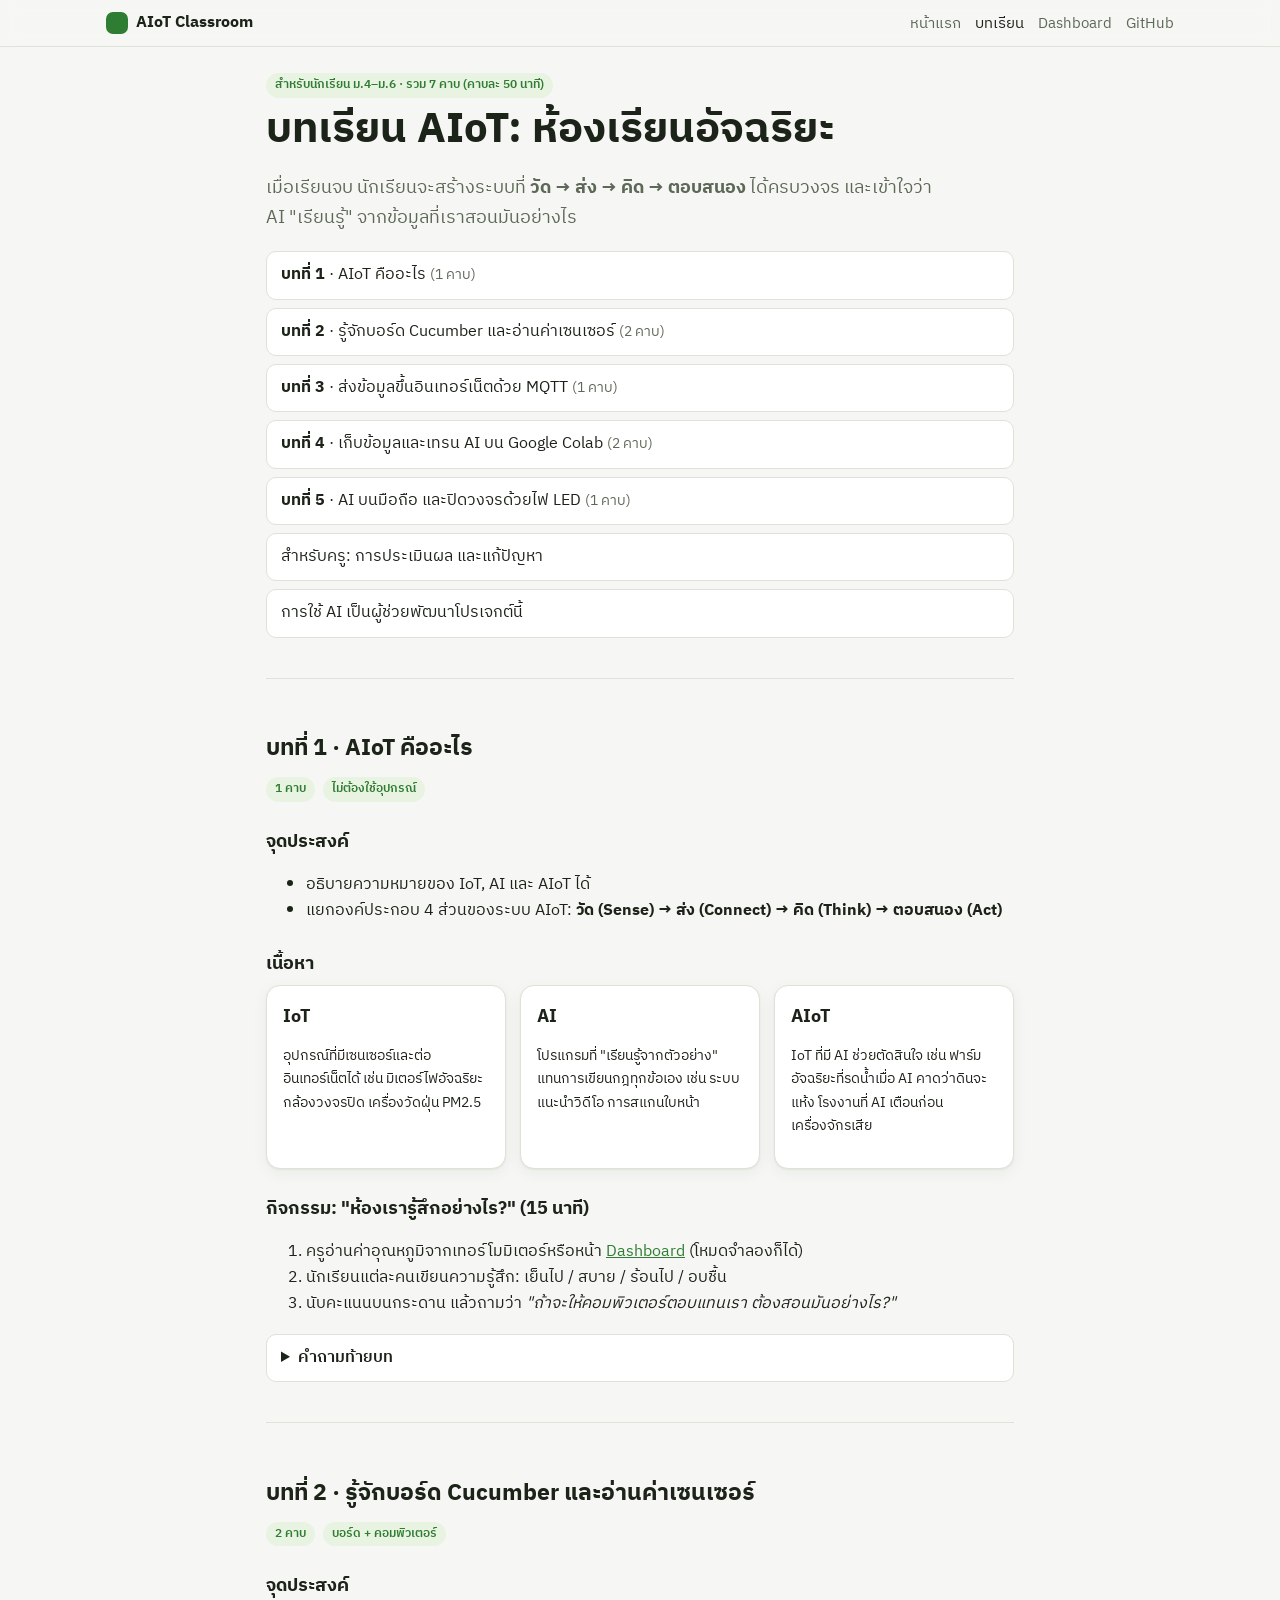
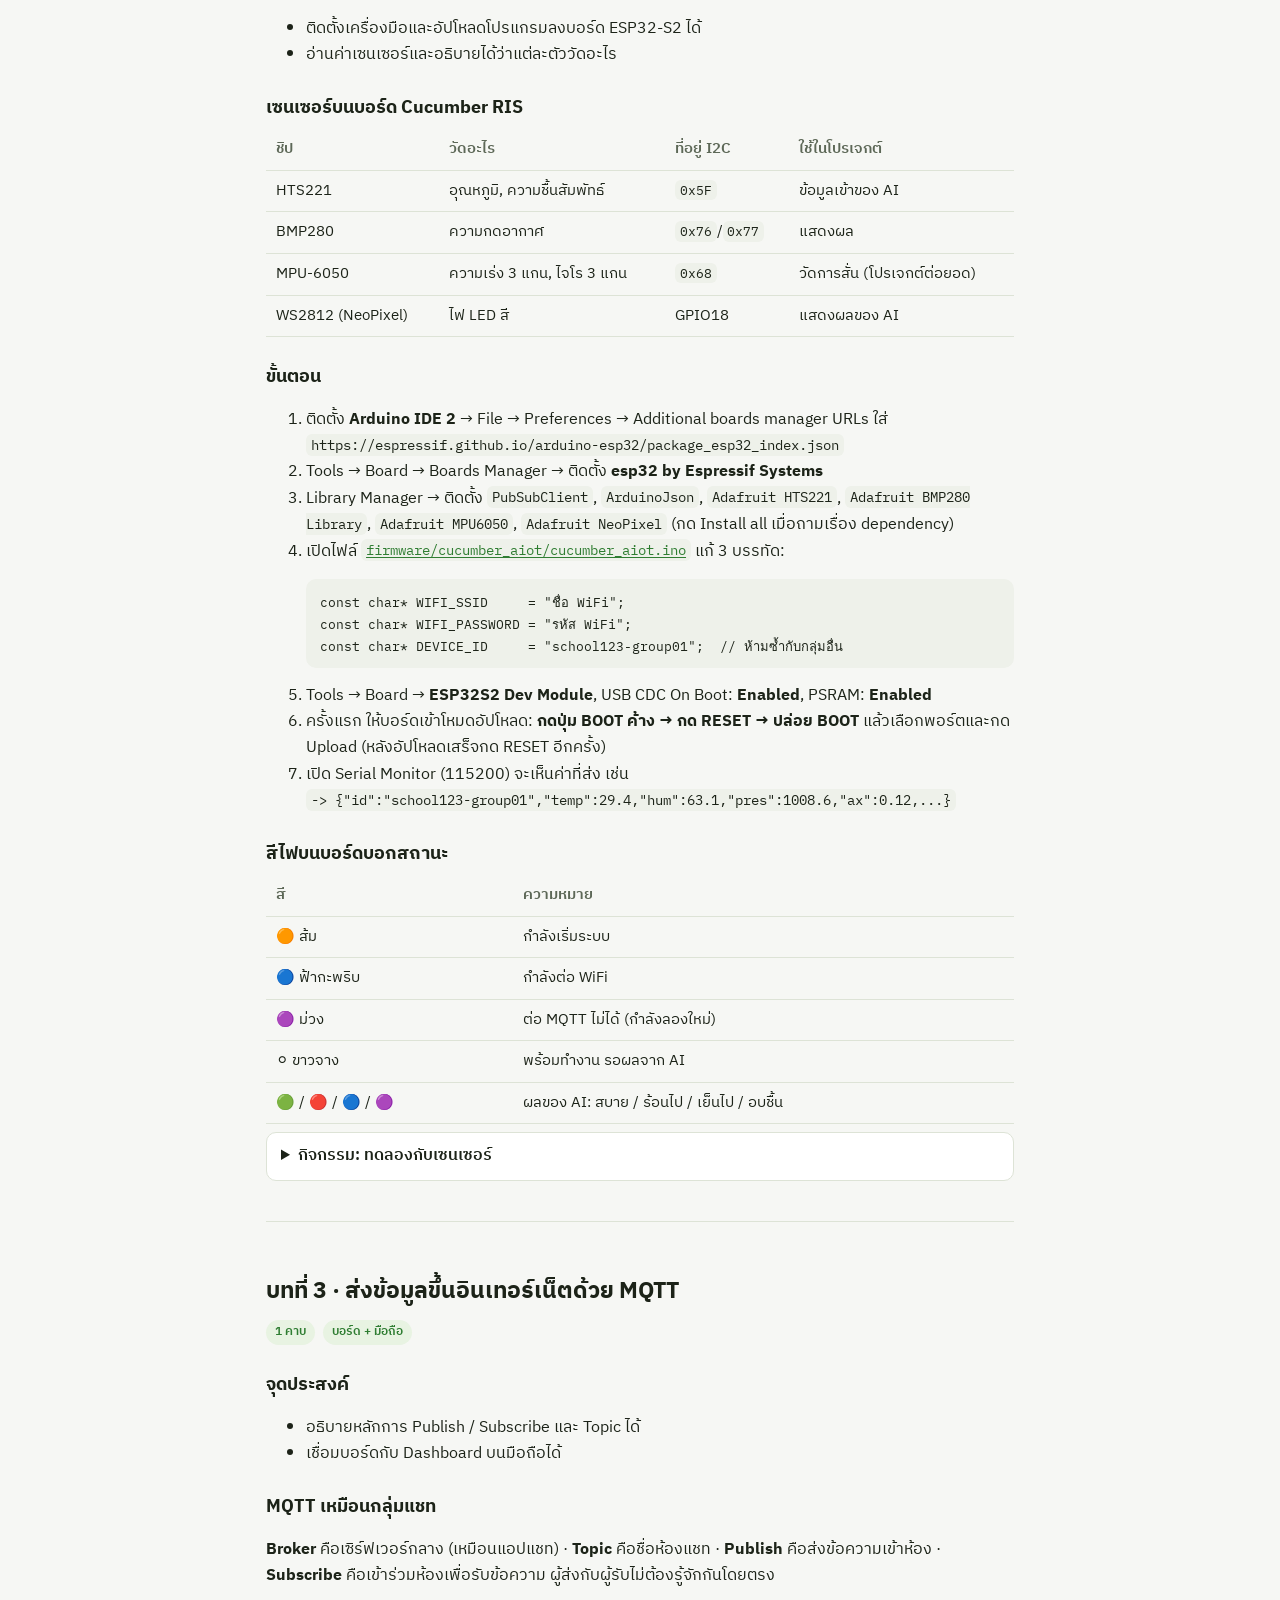
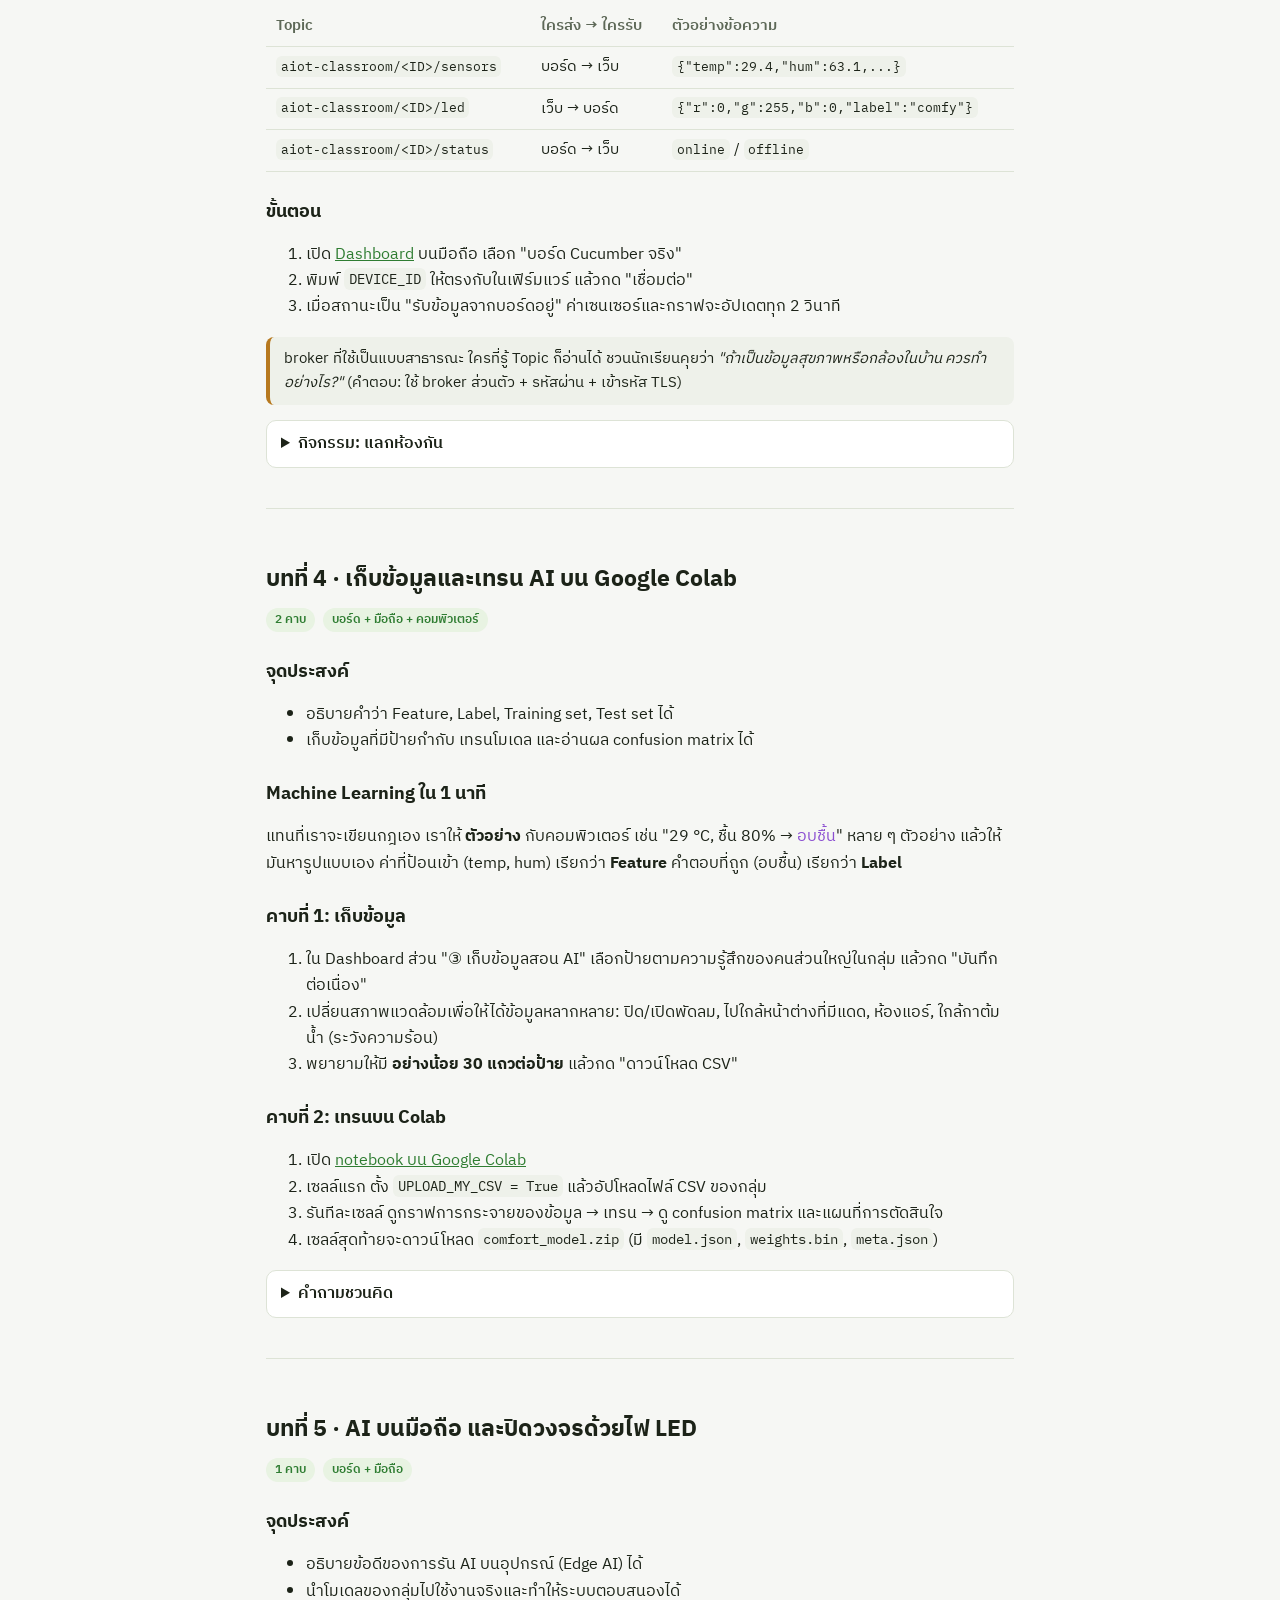
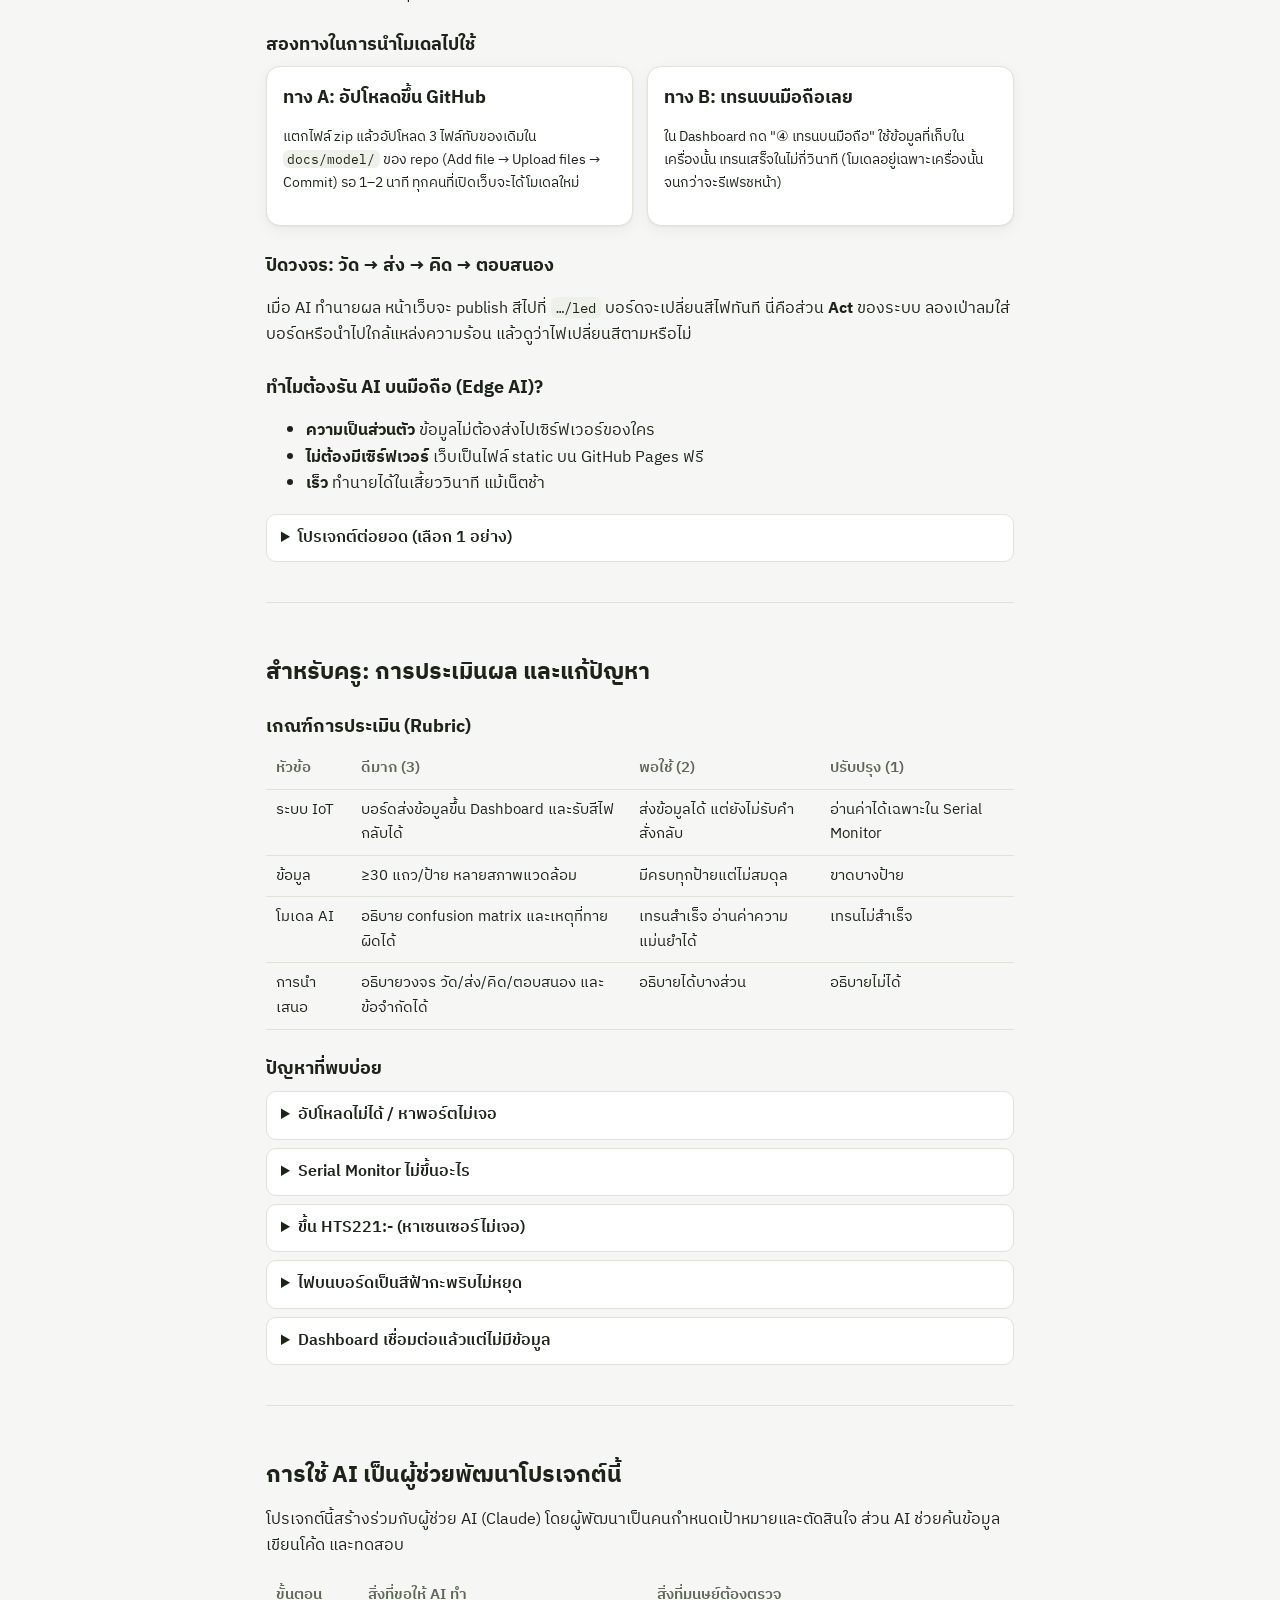
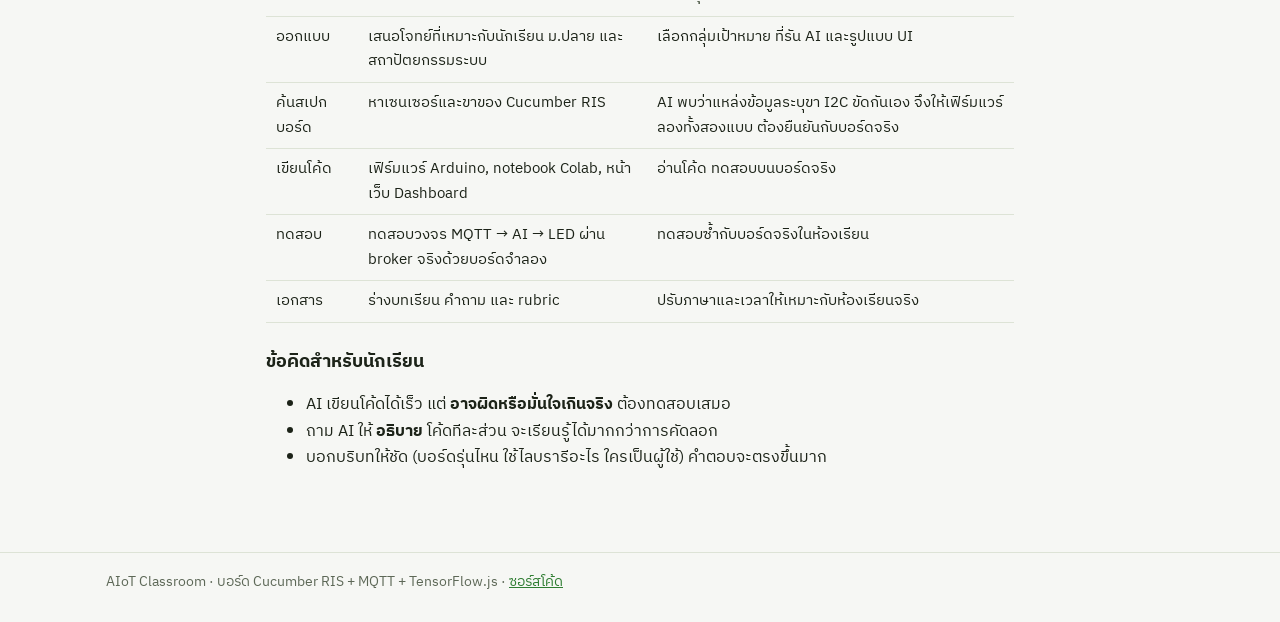
==== docs/lessons.html @ 68d0267e "AIoT Classroom: Cucumber RIS + MQTT + TF.js learning kit - Firmware for Gravitech Cucumber RIS (ESP3" ====
<!doctype html>
<html lang="th">
<head>
  <meta charset="utf-8">
  <meta name="viewport" content="width=device-width, initial-scale=1">
  <title>AIoT Lessons</title>
  <meta name="description" content="5 บทเรียน AIoT สำหรับนักเรียนมัธยมปลาย ด้วยบอร์ด Cucumber, MQTT, Google Colab และ TensorFlow.js">
  <link rel="preconnect" href="https://fonts.googleapis.com">
  <link rel="stylesheet" href="https://fonts.googleapis.com/css2?family=IBM+Plex+Sans+Thai:wght@400;500;600;700&family=IBM+Plex+Mono&display=swap">
  <link rel="stylesheet" href="assets/style.css">
</head>
<body>
  <nav class="nav"><div class="nav-inner">
    <a class="brand" href="index.html"><span class="dot"></span>AIoT Classroom</a>
    <div class="nav-links">
      <a href="index.html">หน้าแรก</a>
      <a href="lessons.html" aria-current="page">บทเรียน</a>
      <a href="dashboard.html">Dashboard</a>
      <a data-link="repo" href="#">GitHub</a>
    </div>
  </div></nav>

  <main class="wrap narrow">
    <span class="tag">สำหรับนักเรียน ม.4–ม.6 · รวม 7 คาบ (คาบละ 50 นาที)</span>
    <h1>บทเรียน AIoT: ห้องเรียนอัจฉริยะ</h1>
    <p class="lead">เมื่อเรียนจบ นักเรียนจะสร้างระบบที่ <b>วัด → ส่ง → คิด → ตอบสนอง</b> ได้ครบวงจร และเข้าใจว่า AI "เรียนรู้" จากข้อมูลที่เราสอนมันอย่างไร</p>

    <ol class="toc">
      <li><a href="#l1"><b>บทที่ 1</b> · AIoT คืออะไร <span class="muted small">(1 คาบ)</span></a></li>
      <li><a href="#l2"><b>บทที่ 2</b> · รู้จักบอร์ด Cucumber และอ่านค่าเซนเซอร์ <span class="muted small">(2 คาบ)</span></a></li>
      <li><a href="#l3"><b>บทที่ 3</b> · ส่งข้อมูลขึ้นอินเทอร์เน็ตด้วย MQTT <span class="muted small">(1 คาบ)</span></a></li>
      <li><a href="#l4"><b>บทที่ 4</b> · เก็บข้อมูลและเทรน AI บน Google Colab <span class="muted small">(2 คาบ)</span></a></li>
      <li><a href="#l5"><b>บทที่ 5</b> · AI บนมือถือ และปิดวงจรด้วยไฟ LED <span class="muted small">(1 คาบ)</span></a></li>
      <li><a href="#teacher">สำหรับครู: การประเมินผล และแก้ปัญหา</a></li>
      <li><a href="#ai-assistant">การใช้ AI เป็นผู้ช่วยพัฒนาโปรเจกต์นี้</a></li>
    </ol>

    <!-- ===================== 1 ===================== -->
    <section class="lesson" id="l1">
      <h2>บทที่ 1 · AIoT คืออะไร</h2>
      <div class="meta"><span class="tag">1 คาบ</span><span class="tag">ไม่ต้องใช้อุปกรณ์</span></div>
      <h3>จุดประสงค์</h3>
      <ul>
        <li>อธิบายความหมายของ IoT, AI และ AIoT ได้</li>
        <li>แยกองค์ประกอบ 4 ส่วนของระบบ AIoT: <b>วัด (Sense) → ส่ง (Connect) → คิด (Think) → ตอบสนอง (Act)</b></li>
      </ul>
      <h3>เนื้อหา</h3>
      <div class="grid g3">
        <div class="card"><h3>IoT</h3><p class="small">อุปกรณ์ที่มีเซนเซอร์และต่ออินเทอร์เน็ตได้ เช่น มิเตอร์ไฟอัจฉริยะ กล้องวงจรปิด เครื่องวัดฝุ่น PM2.5</p></div>
        <div class="card"><h3>AI</h3><p class="small">โปรแกรมที่ "เรียนรู้จากตัวอย่าง" แทนการเขียนกฎทุกข้อเอง เช่น ระบบแนะนำวิดีโอ การสแกนใบหน้า</p></div>
        <div class="card"><h3>AIoT</h3><p class="small">IoT ที่มี AI ช่วยตัดสินใจ เช่น ฟาร์มอัจฉริยะที่รดน้ำเมื่อ AI คาดว่าดินจะแห้ง โรงงานที่ AI เตือนก่อนเครื่องจักรเสีย</p></div>
      </div>
      <h3>กิจกรรม: "ห้องเรารู้สึกอย่างไร?" (15 นาที)</h3>
      <ol>
        <li>ครูอ่านค่าอุณหภูมิจากเทอร์โมมิเตอร์หรือหน้า <a href="dashboard.html">Dashboard</a> (โหมดจำลองก็ได้)</li>
        <li>นักเรียนแต่ละคนเขียนความรู้สึก: เย็นไป / สบาย / ร้อนไป / อบชื้น</li>
        <li>นับคะแนนบนกระดาน แล้วถามว่า <i>"ถ้าจะให้คอมพิวเตอร์ตอบแทนเรา ต้องสอนมันอย่างไร?"</i></li>
      </ol>
      <details><summary>คำถามท้ายบท</summary>
        <ol>
          <li>ยกตัวอย่างระบบ AIoT ในชีวิตประจำวัน 2 ตัวอย่าง และระบุส่วน วัด/ส่ง/คิด/ตอบสนอง ของแต่ละระบบ</li>
          <li>ถ้าใช้แค่กฎ "อุณหภูมิเกิน 30 องศา = ร้อน" จะมีปัญหาอะไรบ้าง?</li>
        </ol>
      </details>
    </section>

    <!-- ===================== 2 ===================== -->
    <section class="lesson" id="l2">
      <h2>บทที่ 2 · รู้จักบอร์ด Cucumber และอ่านค่าเซนเซอร์</h2>
      <div class="meta"><span class="tag">2 คาบ</span><span class="tag">บอร์ด + คอมพิวเตอร์</span></div>
      <h3>จุดประสงค์</h3>
      <ul><li>ติดตั้งเครื่องมือและอัปโหลดโปรแกรมลงบอร์ด ESP32-S2 ได้</li><li>อ่านค่าเซนเซอร์และอธิบายได้ว่าแต่ละตัววัดอะไร</li></ul>

      <h3>เซนเซอร์บนบอร์ด Cucumber RIS</h3>
      <div class="table-scroll"><table>
        <tr><th>ชิป</th><th>วัดอะไร</th><th>ที่อยู่ I2C</th><th>ใช้ในโปรเจกต์</th></tr>
        <tr><td>HTS221</td><td>อุณหภูมิ, ความชื้นสัมพัทธ์</td><td><code>0x5F</code></td><td>ข้อมูลเข้าของ AI</td></tr>
        <tr><td>BMP280</td><td>ความกดอากาศ</td><td><code>0x76</code>/<code>0x77</code></td><td>แสดงผล</td></tr>
        <tr><td>MPU-6050</td><td>ความเร่ง 3 แกน, ไจโร 3 แกน</td><td><code>0x68</code></td><td>วัดการสั่น (โปรเจกต์ต่อยอด)</td></tr>
        <tr><td>WS2812 (NeoPixel)</td><td>ไฟ LED สี</td><td>GPIO18</td><td>แสดงผลของ AI</td></tr>
      </table></div>

      <h3>ขั้นตอน</h3>
      <ol>
        <li>ติดตั้ง <b>Arduino IDE 2</b> → File → Preferences → Additional boards manager URLs ใส่<br><code>https://espressif.github.io/arduino-esp32/package_esp32_index.json</code></li>
        <li>Tools → Board → Boards Manager → ติดตั้ง <b>esp32 by Espressif Systems</b></li>
        <li>Library Manager → ติดตั้ง <code>PubSubClient</code>, <code>ArduinoJson</code>, <code>Adafruit HTS221</code>, <code>Adafruit BMP280 Library</code>, <code>Adafruit MPU6050</code>, <code>Adafruit NeoPixel</code> (กด Install all เมื่อถามเรื่อง dependency)</li>
        <li>เปิดไฟล์ <a data-link="firmware" href="#"><code>firmware/cucumber_aiot/cucumber_aiot.ino</code></a> แก้ 3 บรรทัด:
<pre><code>const char* WIFI_SSID     = "ชื่อ WiFi";
const char* WIFI_PASSWORD = "รหัส WiFi";
const char* DEVICE_ID     = "school123-group01";  // ห้ามซ้ำกับกลุ่มอื่น</code></pre></li>
        <li>Tools → Board → <b>ESP32S2 Dev Module</b>, USB CDC On Boot: <b>Enabled</b>, PSRAM: <b>Enabled</b></li>
        <li>ครั้งแรก ให้บอร์ดเข้าโหมดอัปโหลด: <b>กดปุ่ม BOOT ค้าง → กด RESET → ปล่อย BOOT</b> แล้วเลือกพอร์ตและกด Upload (หลังอัปโหลดเสร็จกด RESET อีกครั้ง)</li>
        <li>เปิด Serial Monitor (115200) จะเห็นค่าที่ส่ง เช่น<br><code>-&gt; {"id":"school123-group01","temp":29.4,"hum":63.1,"pres":1008.6,"ax":0.12,...}</code></li>
      </ol>
      <h3>สีไฟบนบอร์ดบอกสถานะ</h3>
      <div class="table-scroll"><table>
        <tr><th>สี</th><th>ความหมาย</th></tr>
        <tr><td>🟠 ส้ม</td><td>กำลังเริ่มระบบ</td></tr>
        <tr><td>🔵 ฟ้ากะพริบ</td><td>กำลังต่อ WiFi</td></tr>
        <tr><td>🟣 ม่วง</td><td>ต่อ MQTT ไม่ได้ (กำลังลองใหม่)</td></tr>
        <tr><td>⚪ ขาวจาง</td><td>พร้อมทำงาน รอผลจาก AI</td></tr>
        <tr><td>🟢 / 🔴 / 🔵 / 🟣</td><td>ผลของ AI: สบาย / ร้อนไป / เย็นไป / อบชื้น</td></tr>
      </table></div>
      <details><summary>กิจกรรม: ทดลองกับเซนเซอร์</summary>
        <ol>
          <li>เป่าลมหายใจใส่บอร์ด ค่าความชื้นเปลี่ยนอย่างไร? ใช้เวลานานแค่ไหนจึงกลับมาเท่าเดิม</li>
          <li>เคาะโต๊ะเบา ๆ ค่า <code>ax ay az</code> เปลี่ยนอย่างไร? ทำไม <code>az</code> ถึงอยู่ประมาณ 9.8 ตอนวางนิ่ง</li>
          <li>ถือบอร์ดขึ้นบันได 1 ชั้น ความกดอากาศลดลงกี่ hPa?</li>
        </ol>
      </details>
    </section>

    <!-- ===================== 3 ===================== -->
    <section class="lesson" id="l3">
      <h2>บทที่ 3 · ส่งข้อมูลขึ้นอินเทอร์เน็ตด้วย MQTT</h2>
      <div class="meta"><span class="tag">1 คาบ</span><span class="tag">บอร์ด + มือถือ</span></div>
      <h3>จุดประสงค์</h3>
      <ul><li>อธิบายหลักการ Publish / Subscribe และ Topic ได้</li><li>เชื่อมบอร์ดกับ Dashboard บนมือถือได้</li></ul>
      <h3>MQTT เหมือนกลุ่มแชท</h3>
      <p><b>Broker</b> คือเซิร์ฟเวอร์กลาง (เหมือนแอปแชท) · <b>Topic</b> คือชื่อห้องแชท · <b>Publish</b> คือส่งข้อความเข้าห้อง · <b>Subscribe</b> คือเข้าร่วมห้องเพื่อรับข้อความ ผู้ส่งกับผู้รับไม่ต้องรู้จักกันโดยตรง</p>
      <div class="table-scroll"><table>
        <tr><th>Topic</th><th>ใครส่ง → ใครรับ</th><th>ตัวอย่างข้อความ</th></tr>
        <tr><td><code>aiot-classroom/&lt;ID&gt;/sensors</code></td><td>บอร์ด → เว็บ</td><td><code>{"temp":29.4,"hum":63.1,...}</code></td></tr>
        <tr><td><code>aiot-classroom/&lt;ID&gt;/led</code></td><td>เว็บ → บอร์ด</td><td><code>{"r":0,"g":255,"b":0,"label":"comfy"}</code></td></tr>
        <tr><td><code>aiot-classroom/&lt;ID&gt;/status</code></td><td>บอร์ด → เว็บ</td><td><code>online</code> / <code>offline</code></td></tr>
      </table></div>
      <h3>ขั้นตอน</h3>
      <ol>
        <li>เปิด <a href="dashboard.html">Dashboard</a> บนมือถือ เลือก "บอร์ด Cucumber จริง"</li>
        <li>พิมพ์ <code>DEVICE_ID</code> ให้ตรงกับในเฟิร์มแวร์ แล้วกด "เชื่อมต่อ"</li>
        <li>เมื่อสถานะเป็น "รับข้อมูลจากบอร์ดอยู่" ค่าเซนเซอร์และกราฟจะอัปเดตทุก 2 วินาที</li>
      </ol>
      <p class="note">broker ที่ใช้เป็นแบบสาธารณะ ใครที่รู้ Topic ก็อ่านได้ ชวนนักเรียนคุยว่า <i>"ถ้าเป็นข้อมูลสุขภาพหรือกล้องในบ้าน ควรทำอย่างไร?"</i> (คำตอบ: ใช้ broker ส่วนตัว + รหัสผ่าน + เข้ารหัส TLS)</p>
      <details><summary>กิจกรรม: แลกห้องกัน</summary>
        <p>ให้กลุ่ม A พิมพ์ <code>DEVICE_ID</code> ของกลุ่ม B ใน Dashboard จะเห็นข้อมูลของอีกห้อง/อีกมุม และสามารถเปลี่ยนสีไฟบนบอร์ดของกลุ่ม B ได้ด้วย นี่คือเหตุผลที่ระบบจริงต้องมีการยืนยันตัวตน</p>
      </details>
    </section>

    <!-- ===================== 4 ===================== -->
    <section class="lesson" id="l4">
      <h2>บทที่ 4 · เก็บข้อมูลและเทรน AI บน Google Colab</h2>
      <div class="meta"><span class="tag">2 คาบ</span><span class="tag">บอร์ด + มือถือ + คอมพิวเตอร์</span></div>
      <h3>จุดประสงค์</h3>
      <ul>
        <li>อธิบายคำว่า Feature, Label, Training set, Test set ได้</li>
        <li>เก็บข้อมูลที่มีป้ายกำกับ เทรนโมเดล และอ่านผล confusion matrix ได้</li>
      </ul>
      <h3>Machine Learning ใน 1 นาที</h3>
      <p>แทนที่เราจะเขียนกฎเอง เราให้ <b>ตัวอย่าง</b> กับคอมพิวเตอร์ เช่น "29 °C, ชื้น 80% → <span class="c-humid">อบชื้น</span>" หลาย ๆ ตัวอย่าง แล้วให้มันหารูปแบบเอง ค่าที่ป้อนเข้า (temp, hum) เรียกว่า <b>Feature</b> คำตอบที่ถูก (อบชื้น) เรียกว่า <b>Label</b></p>

      <h3>คาบที่ 1: เก็บข้อมูล</h3>
      <ol>
        <li>ใน Dashboard ส่วน "③ เก็บข้อมูลสอน AI" เลือกป้ายตามความรู้สึกของคนส่วนใหญ่ในกลุ่ม แล้วกด "บันทึกต่อเนื่อง"</li>
        <li>เปลี่ยนสภาพแวดล้อมเพื่อให้ได้ข้อมูลหลากหลาย: ปิด/เปิดพัดลม, ไปใกล้หน้าต่างที่มีแดด, ห้องแอร์, ใกล้กาต้มน้ำ (ระวังความร้อน)</li>
        <li>พยายามให้มี <b>อย่างน้อย 30 แถวต่อป้าย</b> แล้วกด "ดาวน์โหลด CSV"</li>
      </ol>
      <h3>คาบที่ 2: เทรนบน Colab</h3>
      <ol>
        <li>เปิด <a data-link="colab" href="#" target="_blank" rel="noopener">notebook บน Google Colab</a></li>
        <li>เซลล์แรก ตั้ง <code>UPLOAD_MY_CSV = True</code> แล้วอัปโหลดไฟล์ CSV ของกลุ่ม</li>
        <li>รันทีละเซลล์ ดูกราฟการกระจายของข้อมูล → เทรน → ดู confusion matrix และแผนที่การตัดสินใจ</li>
        <li>เซลล์สุดท้ายจะดาวน์โหลด <code>comfort_model.zip</code> (มี <code>model.json</code>, <code>weights.bin</code>, <code>meta.json</code>)</li>
      </ol>
      <details><summary>คำถามชวนคิด</summary>
        <ol>
          <li>ทำไมต้องแยกข้อมูล test ไว้ไม่ให้โมเดลเห็นตอนเทรน?</li>
          <li>ถ้ากลุ่มหนึ่งขี้ร้อน อีกกลุ่มขี้หนาว โมเดลของสองกลุ่มจะต่างกันอย่างไร? AI แบบนี้ "ถูก" หรือ "ลำเอียง"?</li>
          <li>ถ้าข้อมูล "อบชื้น" มีน้อยมาก โมเดลจะทายคลาสนี้ได้ดีไหม? ทดลองดูได้ใน notebook</li>
        </ol>
      </details>
    </section>

    <!-- ===================== 5 ===================== -->
    <section class="lesson" id="l5">
      <h2>บทที่ 5 · AI บนมือถือ และปิดวงจรด้วยไฟ LED</h2>
      <div class="meta"><span class="tag">1 คาบ</span><span class="tag">บอร์ด + มือถือ</span></div>
      <h3>จุดประสงค์</h3>
      <ul><li>อธิบายข้อดีของการรัน AI บนอุปกรณ์ (Edge AI) ได้</li><li>นำโมเดลของกลุ่มไปใช้งานจริงและทำให้ระบบตอบสนองได้</li></ul>
      <h3>สองทางในการนำโมเดลไปใช้</h3>
      <div class="grid g2">
        <div class="card"><h3>ทาง A: อัปโหลดขึ้น GitHub</h3><p class="small">แตกไฟล์ zip แล้วอัปโหลด 3 ไฟล์ทับของเดิมใน <code>docs/model/</code> ของ repo (Add file → Upload files → Commit) รอ 1–2 นาที ทุกคนที่เปิดเว็บจะได้โมเดลใหม่</p></div>
        <div class="card"><h3>ทาง B: เทรนบนมือถือเลย</h3><p class="small">ใน Dashboard กด "④ เทรนบนมือถือ" ใช้ข้อมูลที่เก็บในเครื่องนั้น เทรนเสร็จในไม่กี่วินาที (โมเดลอยู่เฉพาะเครื่องนั้นจนกว่าจะรีเฟรชหน้า)</p></div>
      </div>
      <h3>ปิดวงจร: วัด → ส่ง → คิด → ตอบสนอง</h3>
      <p>เมื่อ AI ทำนายผล หน้าเว็บจะ publish สีไปที่ <code>…/led</code> บอร์ดจะเปลี่ยนสีไฟทันที นี่คือส่วน <b>Act</b> ของระบบ ลองเป่าลมใส่บอร์ดหรือนำไปใกล้แหล่งความร้อน แล้วดูว่าไฟเปลี่ยนสีตามหรือไม่</p>
      <h3>ทำไมต้องรัน AI บนมือถือ (Edge AI)?</h3>
      <ul>
        <li><b>ความเป็นส่วนตัว</b> ข้อมูลไม่ต้องส่งไปเซิร์ฟเวอร์ของใคร</li>
        <li><b>ไม่ต้องมีเซิร์ฟเวอร์</b> เว็บเป็นไฟล์ static บน GitHub Pages ฟรี</li>
        <li><b>เร็ว</b> ทำนายได้ในเสี้ยววินาที แม้เน็ตช้า</li>
      </ul>
      <details><summary>โปรเจกต์ต่อยอด (เลือก 1 อย่าง)</summary>
        <ul>
          <li><b>ตรวจจับการเปิดประตู:</b> ติดบอร์ดที่ประตู ใช้ค่า <code>ax ay az</code> จาก MPU-6050 สอน AI แยก "เปิด/ปิด/ไม่มีอะไร"</li>
          <li><b>พัดลมอัตโนมัติ:</b> ต่อรีเลย์ที่ขา GPIO ของบอร์ด ให้เปิดพัดลมเมื่อ AI บอกว่า "ร้อนไป"</li>
          <li><b>แจ้งเตือนผ่าน Telegram:</b> เพิ่ม bot ส่งข้อความเมื่อห้องร้อนติดต่อกันเกิน 10 นาที</li>
        </ul>
      </details>
    </section>

    <!-- ===================== teacher ===================== -->
    <section class="lesson" id="teacher">
      <h2>สำหรับครู: การประเมินผล และแก้ปัญหา</h2>
      <h3>เกณฑ์การประเมิน (Rubric)</h3>
      <div class="table-scroll"><table>
        <tr><th>หัวข้อ</th><th>ดีมาก (3)</th><th>พอใช้ (2)</th><th>ปรับปรุง (1)</th></tr>
        <tr><td>ระบบ IoT</td><td>บอร์ดส่งข้อมูลขึ้น Dashboard และรับสีไฟกลับได้</td><td>ส่งข้อมูลได้ แต่ยังไม่รับคำสั่งกลับ</td><td>อ่านค่าได้เฉพาะใน Serial Monitor</td></tr>
        <tr><td>ข้อมูล</td><td>≥30 แถว/ป้าย หลายสภาพแวดล้อม</td><td>มีครบทุกป้ายแต่ไม่สมดุล</td><td>ขาดบางป้าย</td></tr>
        <tr><td>โมเดล AI</td><td>อธิบาย confusion matrix และเหตุที่ทายผิดได้</td><td>เทรนสำเร็จ อ่านค่าความแม่นยำได้</td><td>เทรนไม่สำเร็จ</td></tr>
        <tr><td>การนำเสนอ</td><td>อธิบายวงจร วัด/ส่ง/คิด/ตอบสนอง และข้อจำกัดได้</td><td>อธิบายได้บางส่วน</td><td>อธิบายไม่ได้</td></tr>
      </table></div>
      <h3>ปัญหาที่พบบ่อย</h3>
      <details><summary>อัปโหลดไม่ได้ / หาพอร์ตไม่เจอ</summary><p>เข้าโหมดอัปโหลด: กด BOOT ค้าง → กด RESET → ปล่อย BOOT ใช้สาย USB ที่ส่งข้อมูลได้ (ไม่ใช่สายชาร์จอย่างเดียว)</p></details>
      <details><summary>Serial Monitor ไม่ขึ้นอะไร</summary><p>ตั้ง USB CDC On Boot เป็น Enabled แล้วอัปโหลดใหม่ และตั้งความเร็วเป็น 115200</p></details>
      <details><summary>ขึ้น HTS221:- (หาเซนเซอร์ไม่เจอ)</summary><p>เฟิร์มแวร์จะลองสลับขา SDA/SCL (GPIO41/40) ให้อัตโนมัติ ถ้ายังไม่เจอ ตรวจว่าบอร์ดเป็นรุ่น RIS (มีเซนเซอร์) ไม่ใช่รุ่น R</p></details>
      <details><summary>ไฟบนบอร์ดเป็นสีฟ้ากะพริบไม่หยุด</summary><p>ต่อ WiFi ไม่ได้: ESP32-S2 รองรับเฉพาะ 2.4 GHz ตรวจชื่อ/รหัส WiFi และ WiFi ของโรงเรียนที่ต้องล็อกอินผ่านหน้าเว็บจะใช้ไม่ได้ ให้ใช้ hotspot จากมือถือแทน</p></details>
      <details><summary>Dashboard เชื่อมต่อแล้วแต่ไม่มีข้อมูล</summary><p><code>DEVICE_ID</code> บนเว็บต้องตรงกับในเฟิร์มแวร์ทุกตัวอักษร (ตัวพิมพ์เล็ก/ใหญ่มีผล) และเครือข่ายบางแห่งบล็อกพอร์ต 8884 ลองใช้ 4G</p></details>
    </section>

    <!-- ===================== AI assistant ===================== -->
    <section class="lesson" id="ai-assistant">
      <h2>การใช้ AI เป็นผู้ช่วยพัฒนาโปรเจกต์นี้</h2>
      <p>โปรเจกต์นี้สร้างร่วมกับผู้ช่วย AI (Claude) โดยผู้พัฒนาเป็นคนกำหนดเป้าหมายและตัดสินใจ ส่วน AI ช่วยค้นข้อมูล เขียนโค้ด และทดสอบ</p>
      <div class="table-scroll"><table>
        <tr><th>ขั้นตอน</th><th>สิ่งที่ขอให้ AI ทำ</th><th>สิ่งที่มนุษย์ต้องตรวจ</th></tr>
        <tr><td>ออกแบบ</td><td>เสนอโจทย์ที่เหมาะกับนักเรียน ม.ปลาย และสถาปัตยกรรมระบบ</td><td>เลือกกลุ่มเป้าหมาย ที่รัน AI และรูปแบบ UI</td></tr>
        <tr><td>ค้นสเปกบอร์ด</td><td>หาเซนเซอร์และขาของ Cucumber RIS</td><td>AI พบว่าแหล่งข้อมูลระบุขา I2C ขัดกันเอง จึงให้เฟิร์มแวร์ลองทั้งสองแบบ ต้องยืนยันกับบอร์ดจริง</td></tr>
        <tr><td>เขียนโค้ด</td><td>เฟิร์มแวร์ Arduino, notebook Colab, หน้าเว็บ Dashboard</td><td>อ่านโค้ด ทดสอบบนบอร์ดจริง</td></tr>
        <tr><td>ทดสอบ</td><td>ทดสอบวงจร MQTT → AI → LED ผ่าน broker จริงด้วยบอร์ดจำลอง</td><td>ทดสอบซ้ำกับบอร์ดจริงในห้องเรียน</td></tr>
        <tr><td>เอกสาร</td><td>ร่างบทเรียน คำถาม และ rubric</td><td>ปรับภาษาและเวลาให้เหมาะกับห้องเรียนจริง</td></tr>
      </table></div>
      <h3>ข้อคิดสำหรับนักเรียน</h3>
      <ul>
        <li>AI เขียนโค้ดได้เร็ว แต่ <b>อาจผิดหรือมั่นใจเกินจริง</b> ต้องทดสอบเสมอ</li>
        <li>ถาม AI ให้ <b>อธิบาย</b> โค้ดทีละส่วน จะเรียนรู้ได้มากกว่าการคัดลอก</li>
        <li>บอกบริบทให้ชัด (บอร์ดรุ่นไหน ใช้ไลบรารีอะไร ใครเป็นผู้ใช้) คำตอบจะตรงขึ้นมาก</li>
      </ul>
    </section>
  </main>

  <footer><div class="wrap">AIoT Classroom · บอร์ด Cucumber RIS + MQTT + TensorFlow.js · <a data-link="repo" href="#">ซอร์สโค้ด</a></div></footer>
  <script src="assets/common.js"></script>
</body>
</html>
---- docs/assets/style.css ----
:root {
  --bg: #f6f7f4;
  --surface: #ffffff;
  --surface-2: #eef1ea;
  --text: #1c2318;
  --muted: #5d6857;
  --border: #dde3d6;
  --accent: #2f7d32;        /* cucumber green */
  --accent-2: #e8f3e2;
  --cold: #2f6fdb;
  --comfy: #2f9b46;
  --hot: #d94336;
  --humid: #8b4fd1;
  --warn: #b7791f;
  --radius: 14px;
  --shadow: 0 1px 2px rgba(20, 30, 10, .06), 0 4px 16px rgba(20, 30, 10, .05);
  --font: "IBM Plex Sans Thai", "Sarabun", system-ui, -apple-system, sans-serif;
  --mono: "IBM Plex Mono", ui-monospace, SFMono-Regular, Menlo, monospace;
  color-scheme: light;
}
@media (prefers-color-scheme: dark) {
  :root {
    --bg: #111510;
    --surface: #1a2018;
    --surface-2: #232b20;
    --text: #e8eee3;
    --muted: #9aa692;
    --border: #2f392b;
    --accent: #7cc66f;
    --accent-2: #223320;
    --cold: #6b9cf0;
    --comfy: #5cc271;
    --hot: #f07466;
    --humid: #b48af0;
    --warn: #e0a64a;
    --shadow: none;
    color-scheme: dark;
  }
}

* { box-sizing: border-box; }
html { -webkit-text-size-adjust: 100%; }
body {
  margin: 0;
  background: var(--bg);
  color: var(--text);
  font-family: var(--font);
  font-size: 16px;
  line-height: 1.65;
}
a { color: var(--accent); }
img, svg, canvas { max-width: 100%; }
code, pre { font-family: var(--mono); font-size: .9em; }
code { background: var(--surface-2); padding: .1em .35em; border-radius: 6px; }
pre { background: var(--surface-2); padding: 12px 14px; border-radius: 10px; overflow-x: auto; line-height: 1.5; }
pre code { background: none; padding: 0; }

/* ---------- layout ---------- */
.nav {
  position: sticky; top: 0; z-index: 10;
  background: color-mix(in srgb, var(--bg) 88%, transparent);
  backdrop-filter: blur(8px);
  border-bottom: 1px solid var(--border);
}
.nav-inner {
  max-width: 1100px; margin: 0 auto; padding: 10px 16px;
  display: flex; align-items: center; gap: 18px; flex-wrap: wrap;
}
.brand { font-weight: 700; color: var(--text); text-decoration: none; display: flex; align-items: center; gap: 8px; }
.brand .dot { width: 22px; height: 22px; border-radius: 7px; background: var(--accent); display: inline-block; }
.nav-links { display: flex; gap: 14px; flex-wrap: wrap; margin-left: auto; }
.nav-links a { color: var(--muted); text-decoration: none; font-size: .95rem; }
.nav-links a[aria-current="page"], .nav-links a:hover { color: var(--text); }

.wrap { max-width: 1100px; margin: 0 auto; padding: 24px 16px 64px; }
.narrow { max-width: 780px; }
h1 { font-size: clamp(1.7rem, 4.5vw, 2.6rem); line-height: 1.2; margin: .2em 0 .4em; }
h2 { font-size: 1.45rem; margin: 2em 0 .6em; line-height: 1.3; }
h3 { font-size: 1.1rem; margin: 1.4em 0 .4em; }
.lead { font-size: 1.12rem; color: var(--muted); max-width: 680px; }
.muted { color: var(--muted); }
.small { font-size: .88rem; }

.grid { display: grid; gap: 14px; }
.g2 { grid-template-columns: repeat(auto-fit, minmax(280px, 1fr)); }
.g3 { grid-template-columns: repeat(auto-fit, minmax(230px, 1fr)); }
.g4 { grid-template-columns: repeat(auto-fit, minmax(150px, 1fr)); }

.card {
  background: var(--surface); border: 1px solid var(--border);
  border-radius: var(--radius); padding: 16px; box-shadow: var(--shadow);
  min-width: 0;
}
.card h3 { margin-top: 0; }
.tag {
  display: inline-block; font-size: .78rem; padding: 2px 9px; border-radius: 999px;
  background: var(--accent-2); color: var(--accent); font-weight: 600;
}

.btn {
  display: inline-flex; align-items: center; justify-content: center; gap: 6px;
  font: inherit; font-weight: 600; font-size: .95rem;
  padding: 9px 16px; border-radius: 10px; cursor: pointer;
  border: 1px solid var(--border); background: var(--surface); color: var(--text);
  text-decoration: none; min-height: 42px;
}
.btn:hover { border-color: var(--accent); }
.btn.primary { background: var(--accent); border-color: var(--accent); color: #fff; }
@media (prefers-color-scheme: dark) { .btn.primary { color: #0e160c; } }
.btn:disabled { opacity: .5; cursor: not-allowed; }
.row { display: flex; gap: 10px; flex-wrap: wrap; align-items: center; }

input[type="text"], select {
  font: inherit; padding: 8px 12px; border-radius: 10px; min-height: 42px;
  border: 1px solid var(--border); background: var(--surface); color: var(--text);
  min-width: 0;
}
input[type="range"] { width: 100%; accent-color: var(--accent); }
label { font-size: .92rem; color: var(--muted); }

/* ---------- dashboard ---------- */
.status { display: inline-flex; align-items: center; gap: 7px; font-size: .9rem; color: var(--muted); }
.status::before { content: ""; width: 9px; height: 9px; border-radius: 50%; background: var(--muted); }
.status.on::before { background: var(--comfy); }
.status.err::before { background: var(--hot); }

.metric .label { font-size: .85rem; color: var(--muted); }
.metric .value { font-size: 1.9rem; font-weight: 700; font-variant-numeric: tabular-nums; line-height: 1.2; }
.metric .unit { font-size: 1rem; color: var(--muted); font-weight: 500; }

.ai-result { display: flex; align-items: center; gap: 14px; }
.ai-emoji { font-size: 3rem; line-height: 1; }
.ai-label { font-size: 1.8rem; font-weight: 700; line-height: 1.2; }
.prob { display: grid; grid-template-columns: 70px 1fr 48px; gap: 8px; align-items: center; font-size: .9rem; margin: 6px 0; }
.prob .bar { height: 10px; border-radius: 6px; background: var(--surface-2); overflow: hidden; }
.prob .bar > i { display: block; height: 100%; width: 0; transition: width .3s; }
.prob .pct { text-align: right; font-variant-numeric: tabular-nums; color: var(--muted); }

.c-cold { color: var(--cold); }   .bg-cold { background: var(--cold); }
.c-comfy { color: var(--comfy); } .bg-comfy { background: var(--comfy); }
.c-hot { color: var(--hot); }     .bg-hot { background: var(--hot); }
.c-humid { color: var(--humid); } .bg-humid { background: var(--humid); }

.label-btns { display: grid; grid-template-columns: repeat(2, 1fr); gap: 8px; }
.label-btns .btn[aria-pressed="true"] { outline: 3px solid currentColor; outline-offset: -3px; }
.counts { display: flex; gap: 12px; flex-wrap: wrap; font-size: .9rem; }

.chart-box { position: relative; height: 240px; }
.map-box { position: relative; aspect-ratio: 6 / 5; width: 100%; }
.map-box canvas { width: 100%; height: 100%; display: block; border-radius: 10px; }
.legend { display: flex; gap: 12px; flex-wrap: wrap; font-size: .85rem; color: var(--muted); }
.legend span::before { content: ""; display: inline-block; width: 10px; height: 10px; border-radius: 3px; margin-right: 5px; background: currentColor; vertical-align: middle; }

.sim { display: none; }
.sim.show { display: block; }
.note {
  border-left: 4px solid var(--warn); background: var(--surface-2);
  padding: 10px 14px; border-radius: 8px; font-size: .92rem;
}
.progress { height: 8px; background: var(--surface-2); border-radius: 6px; overflow: hidden; }
.progress > i { display: block; height: 100%; width: 0; background: var(--accent); transition: width .2s; }

/* ---------- lessons ---------- */
.toc { display: grid; gap: 8px; padding: 0; list-style: none; }
.toc a { display: block; padding: 10px 14px; border-radius: 10px; background: var(--surface); border: 1px solid var(--border); text-decoration: none; color: var(--text); }
.toc a:hover { border-color: var(--accent); }
.lesson { border-top: 1px solid var(--border); padding-top: 8px; margin-top: 40px; }
.meta { display: flex; gap: 8px; flex-wrap: wrap; margin: 6px 0 12px; }
table { width: 100%; border-collapse: collapse; font-size: .93rem; }
th, td { text-align: left; padding: 8px 10px; border-bottom: 1px solid var(--border); vertical-align: top; }
th { color: var(--muted); font-weight: 600; }
.table-scroll { overflow-x: auto; }
details { background: var(--surface); border: 1px solid var(--border); border-radius: 10px; padding: 10px 14px; margin: 8px 0; }
summary { cursor: pointer; font-weight: 600; }

footer { border-top: 1px solid var(--border); color: var(--muted); font-size: .88rem; }
footer .wrap { padding-top: 18px; padding-bottom: 28px; }
.legend .cur { color: var(--text); }
.legend .cur::before { border-radius: 50%; }
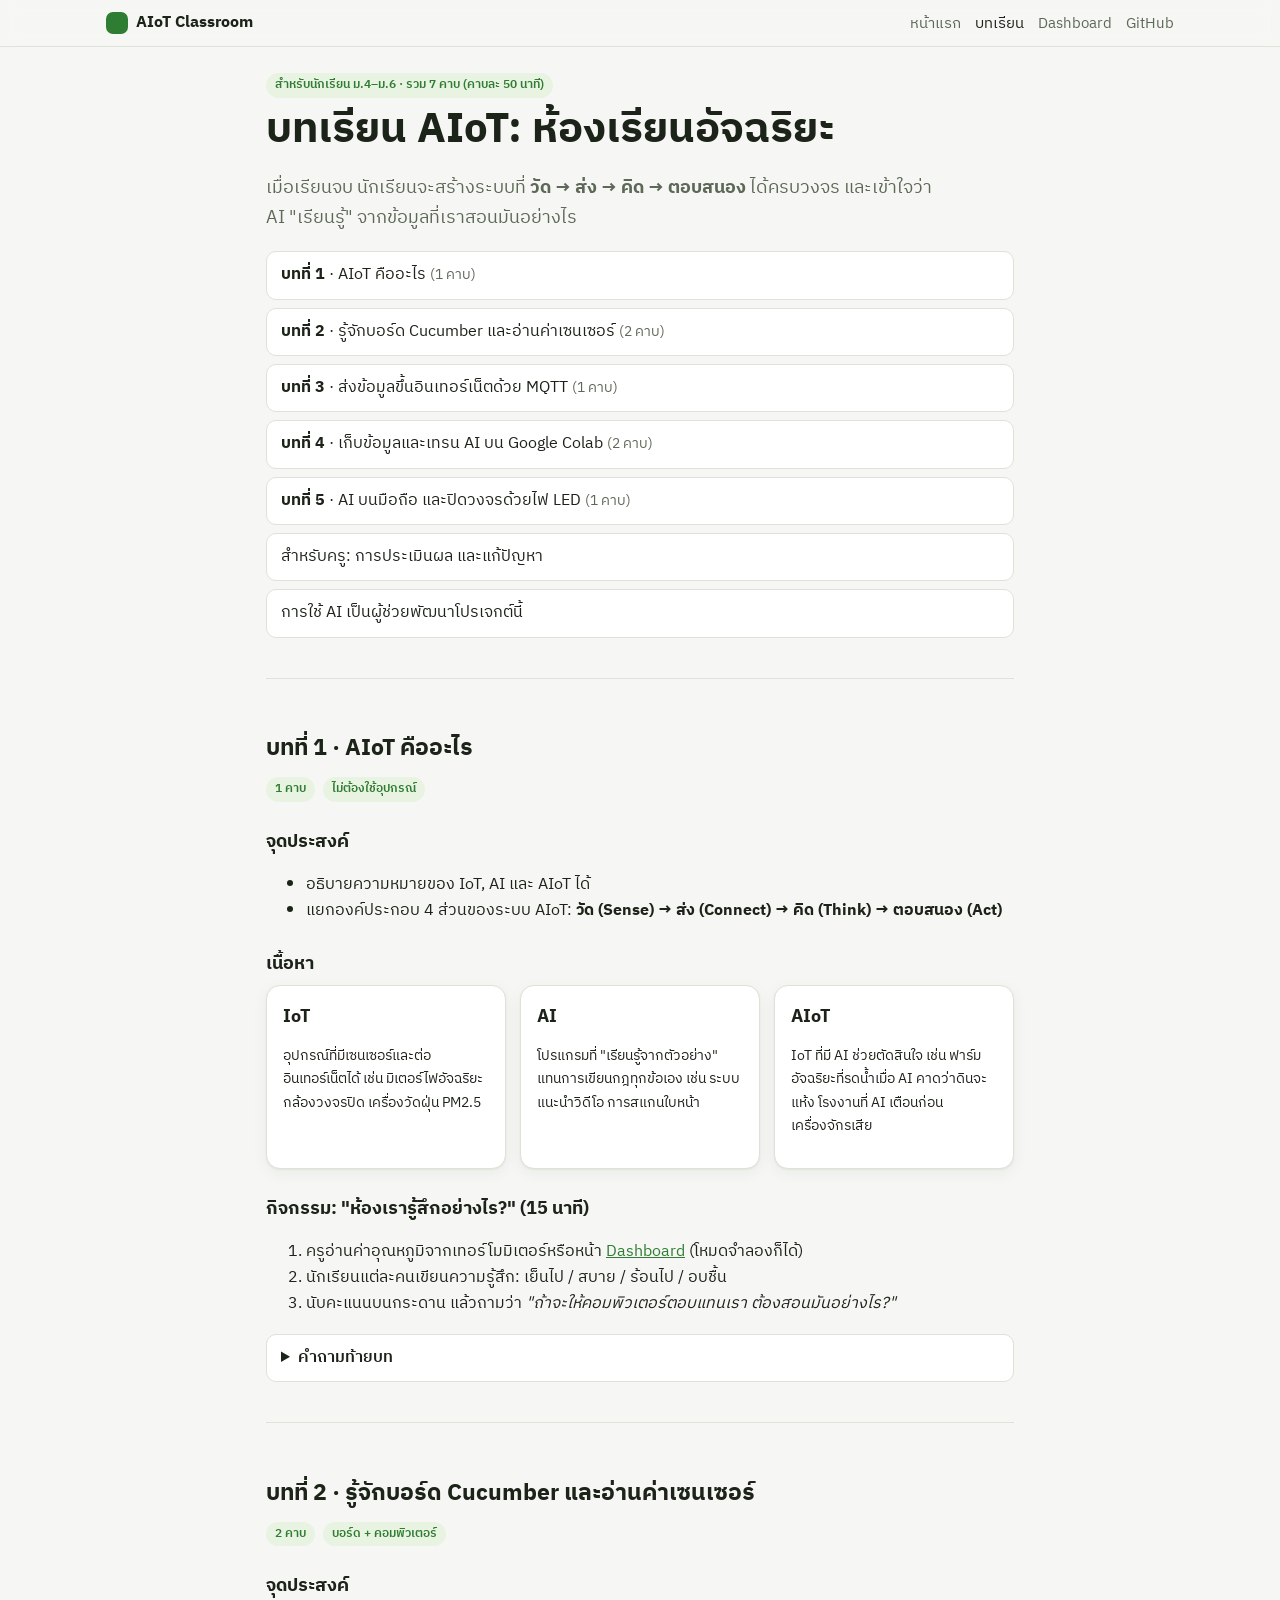
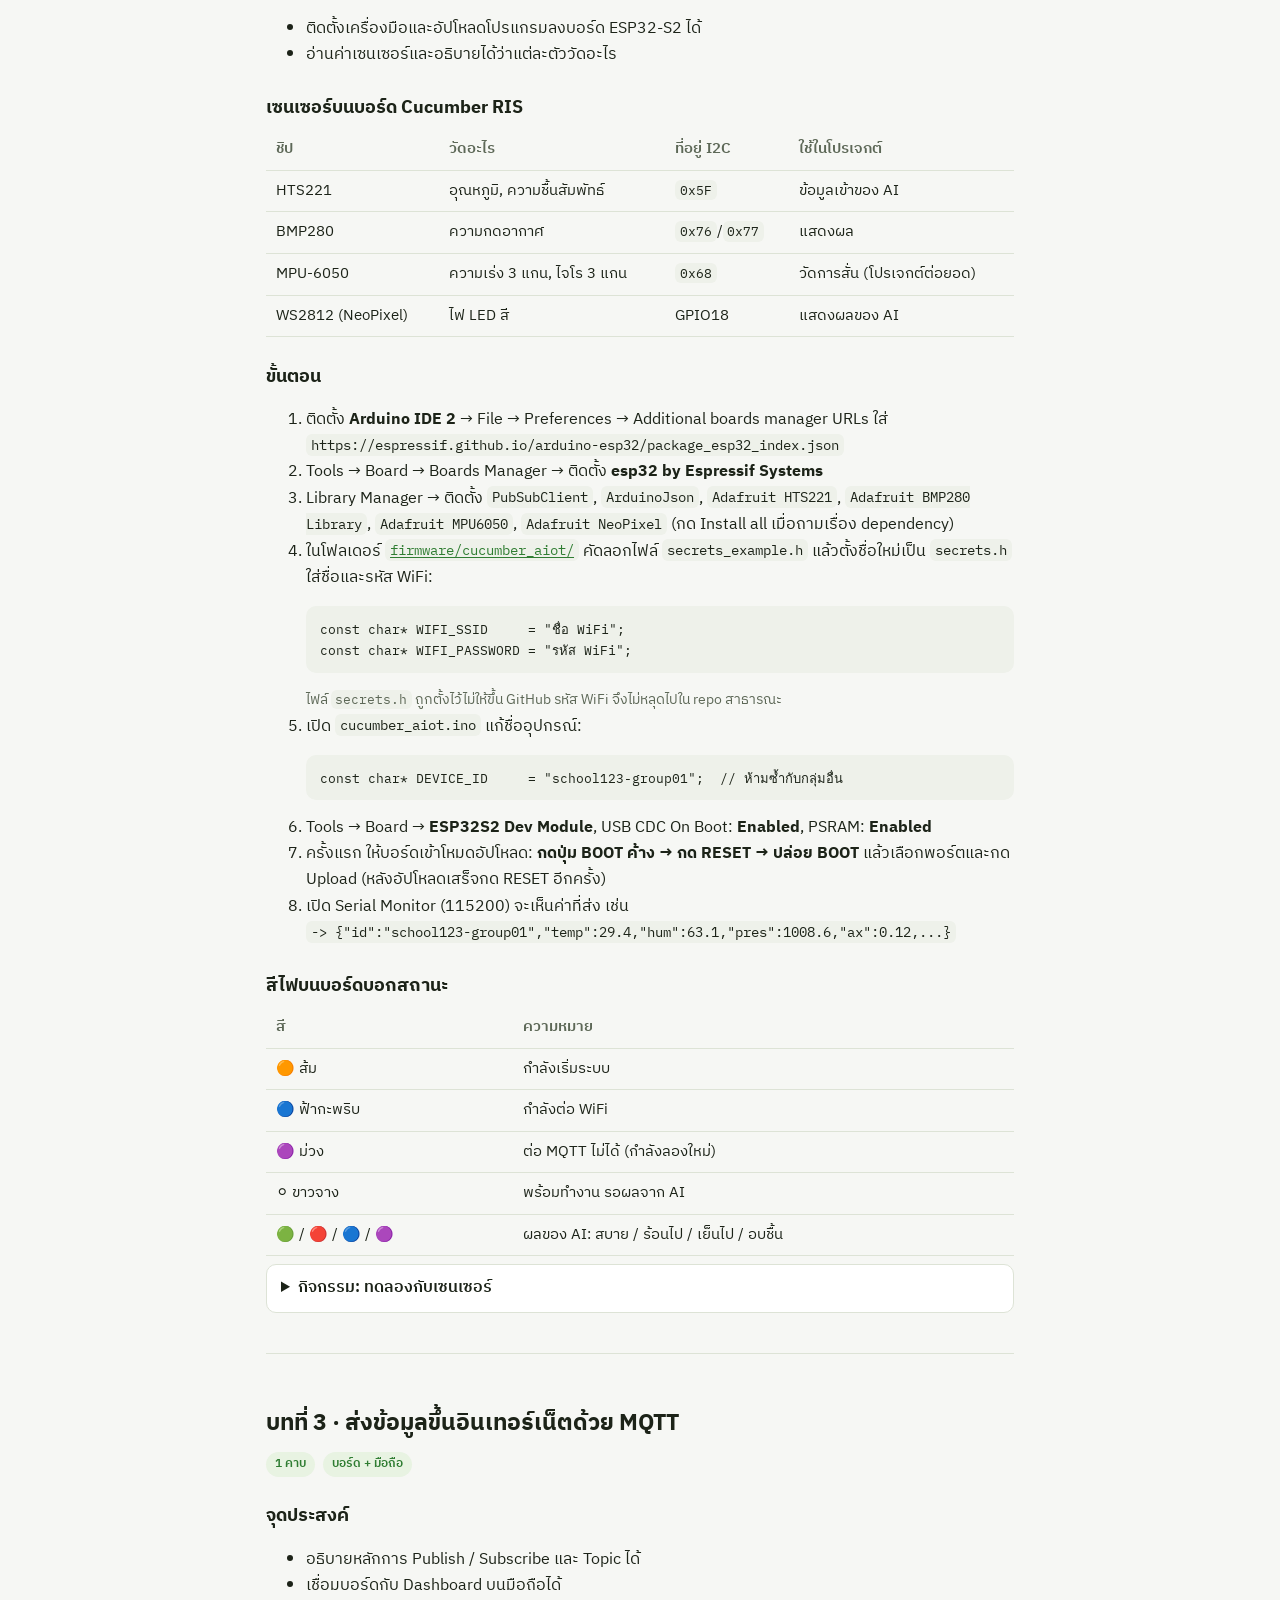
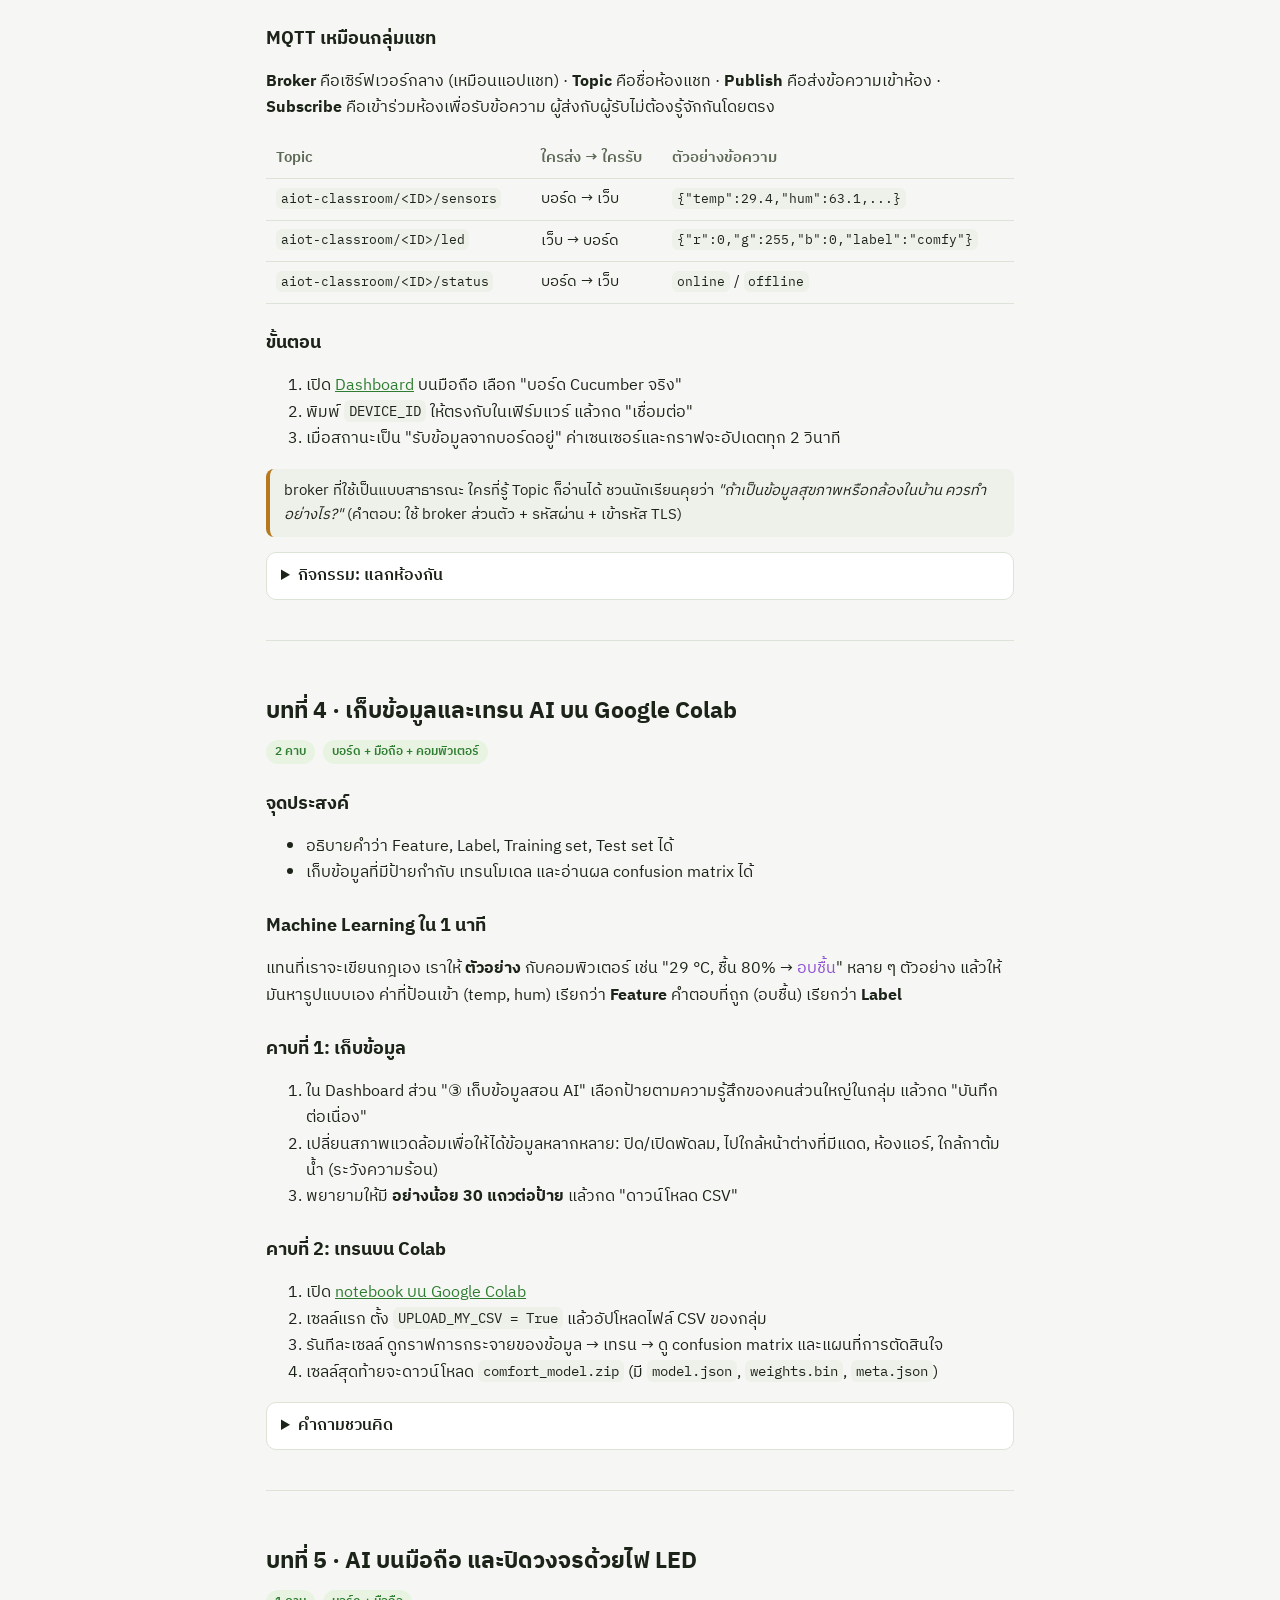
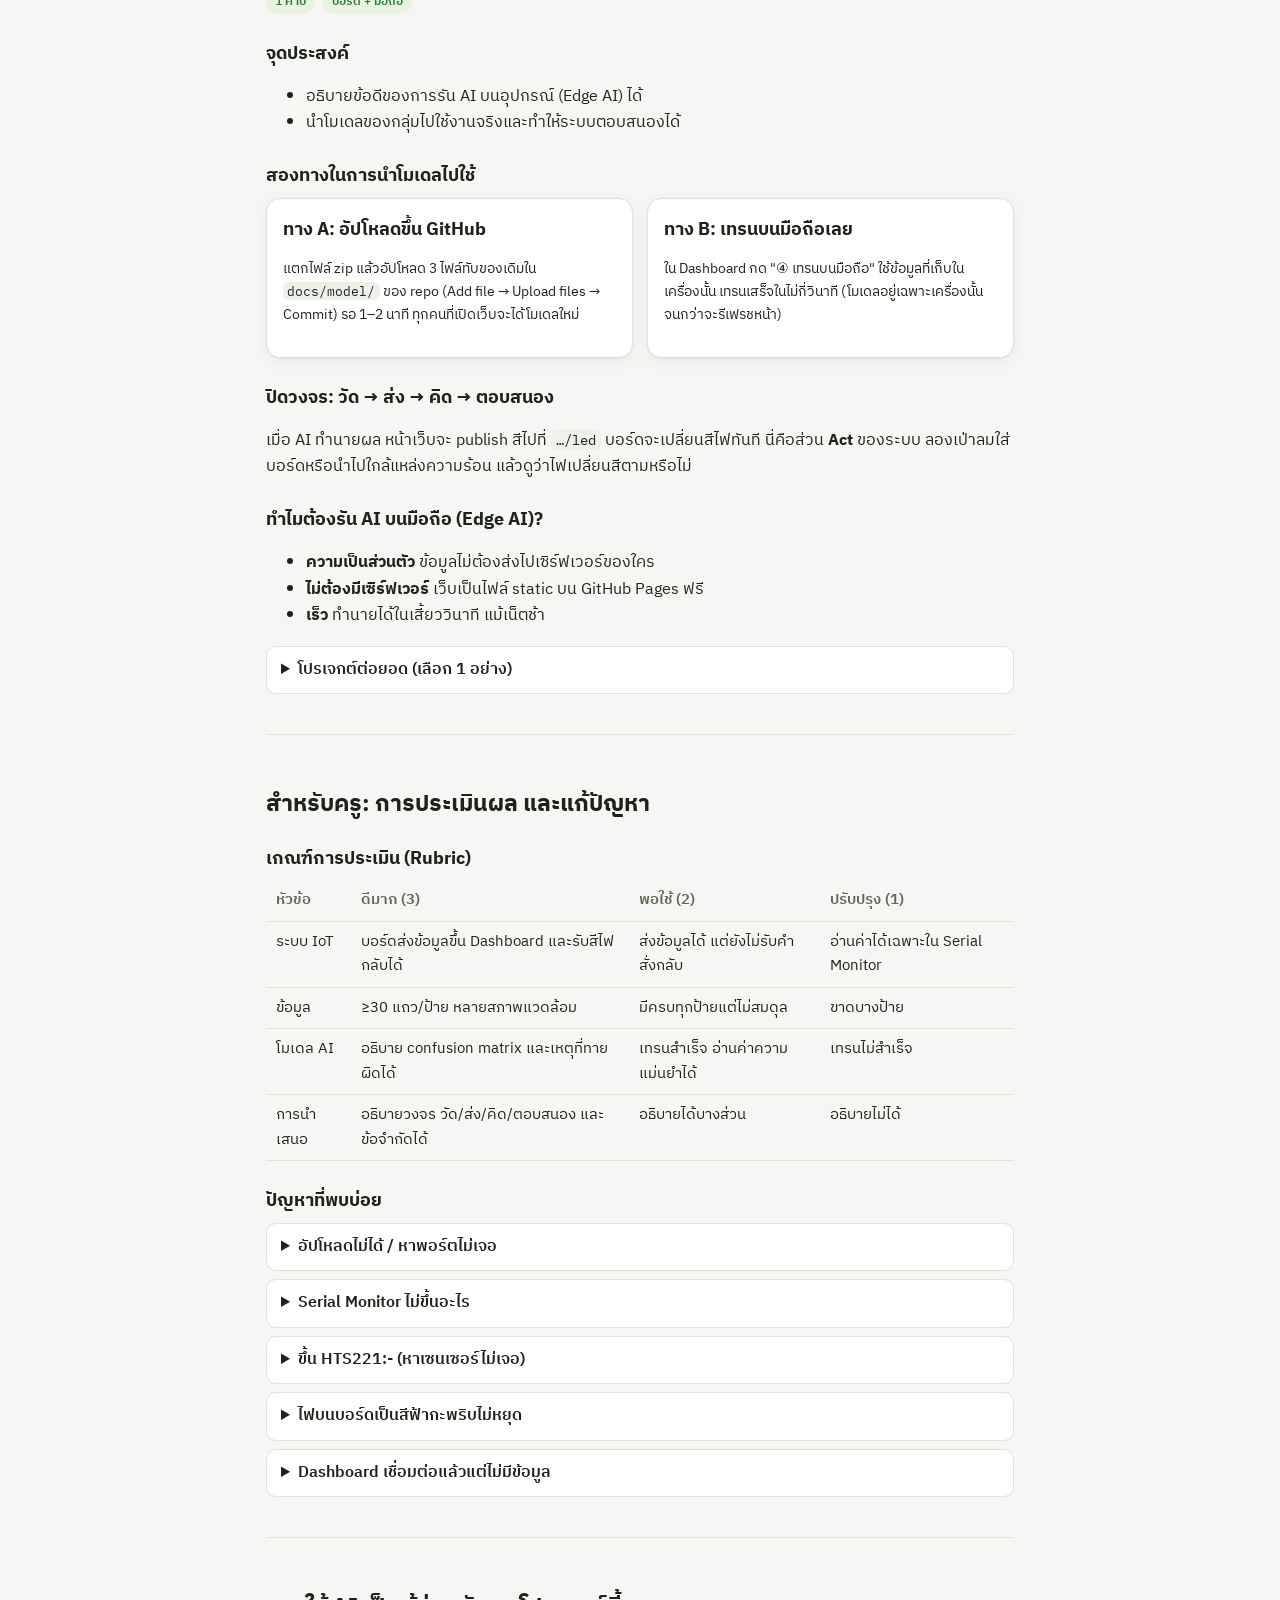
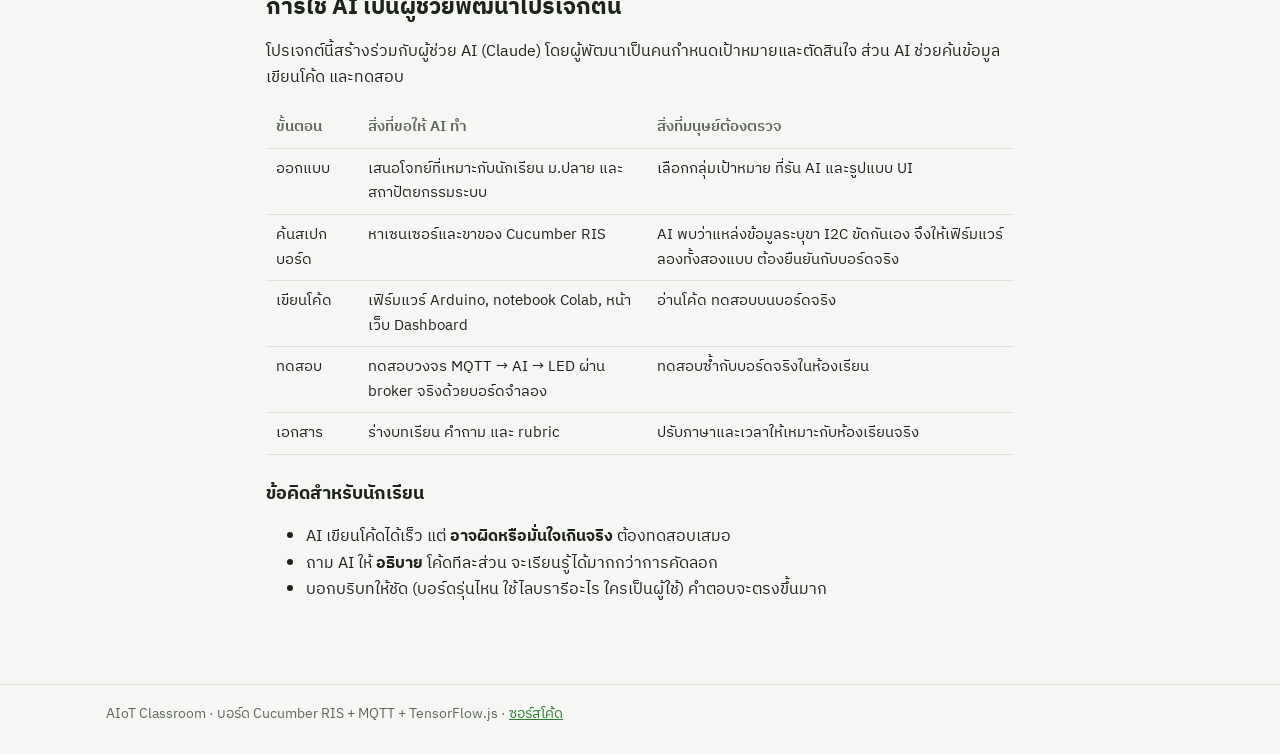
==== commit 1bee3374: "Move WiFi credentials out of the sketch into gitignored secrets.h The sketch now includes secrets.h " ====
--- a/docs/lessons.html
+++ b/docs/lessons.html
@@ -85,10 +85,12 @@
         <li>ติดตั้ง <b>Arduino IDE 2</b> → File → Preferences → Additional boards manager URLs ใส่<br><code>https://espressif.github.io/arduino-esp32/package_esp32_index.json</code></li>
         <li>Tools → Board → Boards Manager → ติดตั้ง <b>esp32 by Espressif Systems</b></li>
         <li>Library Manager → ติดตั้ง <code>PubSubClient</code>, <code>ArduinoJson</code>, <code>Adafruit HTS221</code>, <code>Adafruit BMP280 Library</code>, <code>Adafruit MPU6050</code>, <code>Adafruit NeoPixel</code> (กด Install all เมื่อถามเรื่อง dependency)</li>
-        <li>เปิดไฟล์ <a data-link="firmware" href="#"><code>firmware/cucumber_aiot/cucumber_aiot.ino</code></a> แก้ 3 บรรทัด:
+        <li>ในโฟลเดอร์ <a data-link="firmware" href="#"><code>firmware/cucumber_aiot/</code></a> คัดลอกไฟล์ <code>secrets_example.h</code> แล้วตั้งชื่อใหม่เป็น <code>secrets.h</code> ใส่ชื่อและรหัส WiFi:
 <pre><code>const char* WIFI_SSID     = "ชื่อ WiFi";
-const char* WIFI_PASSWORD = "รหัส WiFi";
-const char* DEVICE_ID     = "school123-group01";  // ห้ามซ้ำกับกลุ่มอื่น</code></pre></li>
+const char* WIFI_PASSWORD = "รหัส WiFi";</code></pre>
+          <span class="small muted">ไฟล์ <code>secrets.h</code> ถูกตั้งไว้ไม่ให้ขึ้น GitHub รหัส WiFi จึงไม่หลุดไปใน repo สาธารณะ</span></li>
+        <li>เปิด <code>cucumber_aiot.ino</code> แก้ชื่ออุปกรณ์:
+<pre><code>const char* DEVICE_ID     = "school123-group01";  // ห้ามซ้ำกับกลุ่มอื่น</code></pre></li>
         <li>Tools → Board → <b>ESP32S2 Dev Module</b>, USB CDC On Boot: <b>Enabled</b>, PSRAM: <b>Enabled</b></li>
         <li>ครั้งแรก ให้บอร์ดเข้าโหมดอัปโหลด: <b>กดปุ่ม BOOT ค้าง → กด RESET → ปล่อย BOOT</b> แล้วเลือกพอร์ตและกด Upload (หลังอัปโหลดเสร็จกด RESET อีกครั้ง)</li>
         <li>เปิด Serial Monitor (115200) จะเห็นค่าที่ส่ง เช่น<br><code>-&gt; {"id":"school123-group01","temp":29.4,"hum":63.1,"pres":1008.6,"ax":0.12,...}</code></li>
